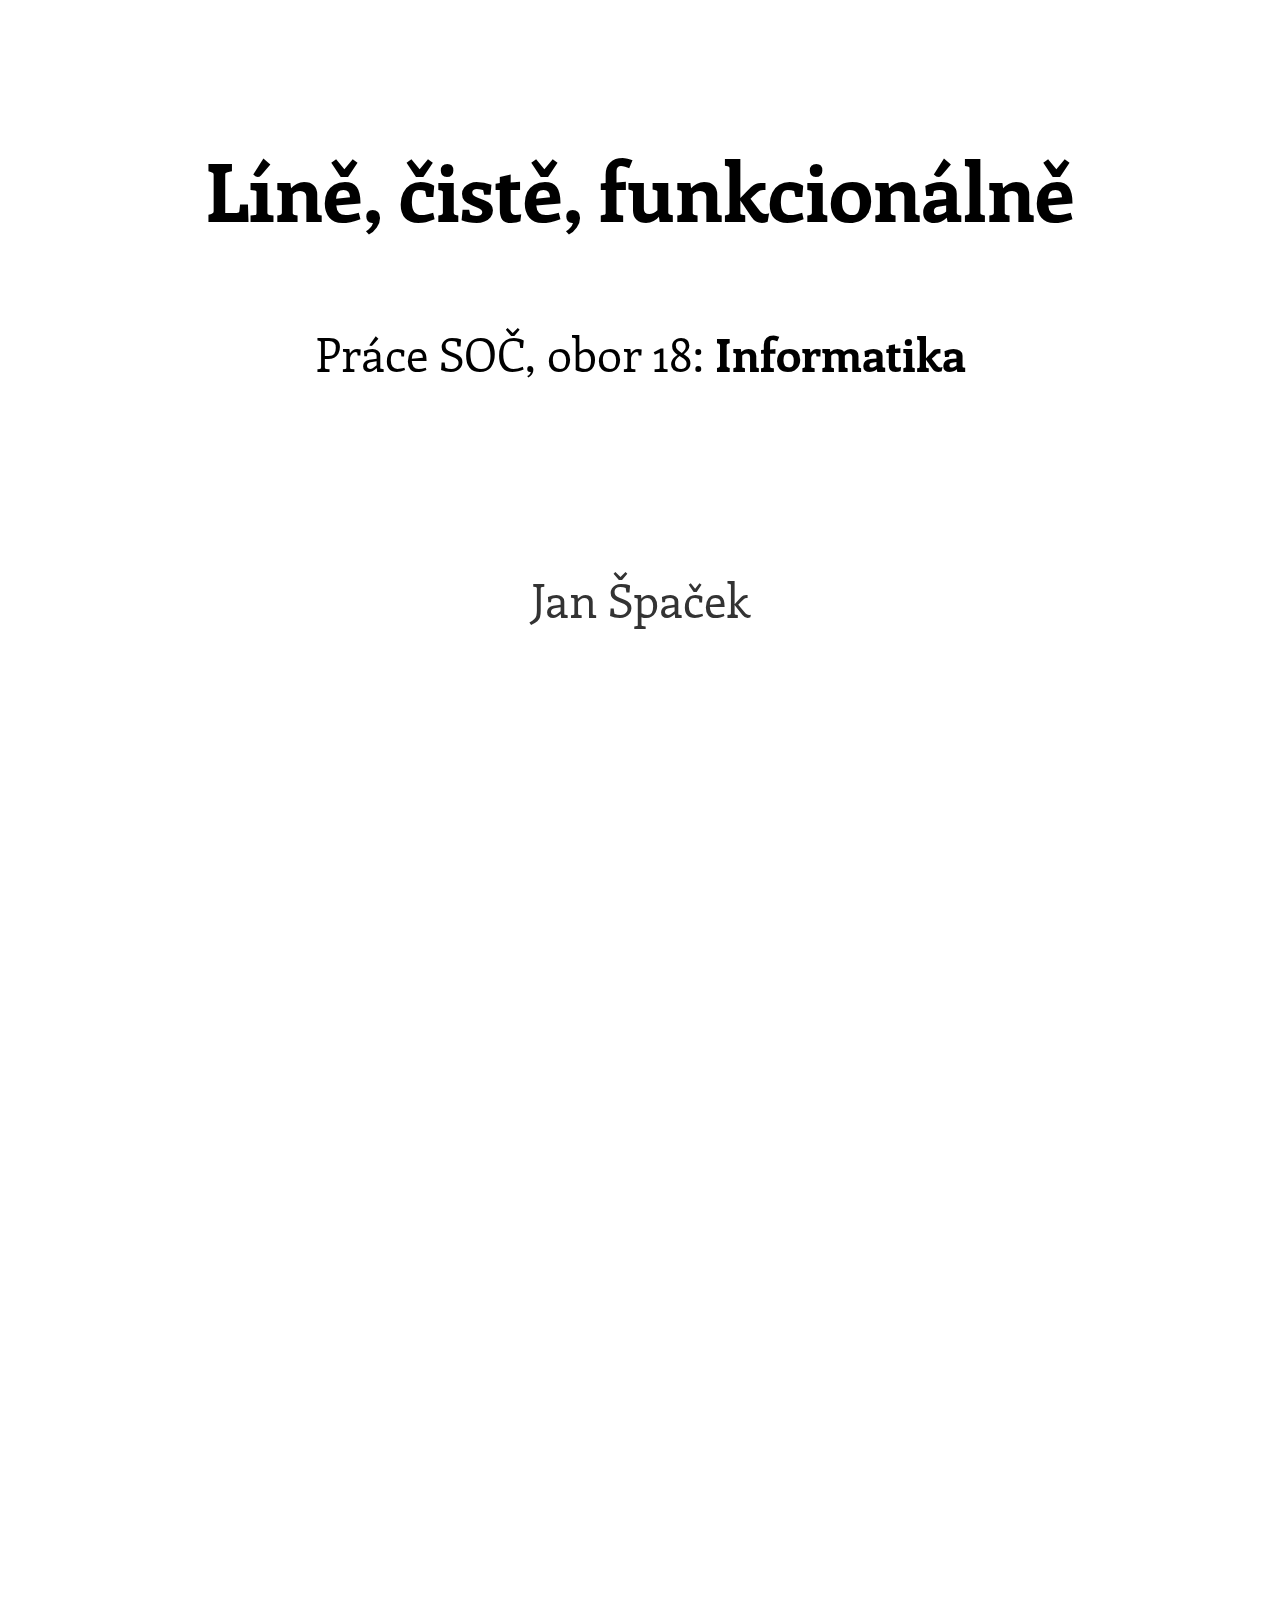
==== pres/index.html @ d4d02baf "Begin the work on the presentation" ====
<!doctype html>
<html lang="cs">
<head>
  <meta charset="utf-8">
  <meta name="viewport" content="width=1000">
  <title>Líně, čistě, funkcionálně</title>
  <link rel="stylesheet" href="pres.css">
  <link href='http://fonts.googleapis.com/css?family=Enriqueta:400,700&subset=latin,latin-ext' rel='stylesheet' type='text/css'>
  <link href='http://fonts.googleapis.com/css?family=Inconsolata:400,700&subset=latin,latin-ext' rel='stylesheet' type='text/css'>
</head>

<body class="impress-not-supported">

<div id="impress">

  <div id="intro" class="step" data-x="-6000" data-y="0">
    <h1>Líně, čistě, funkcionálně</h1>
    <p class="subtitle">Práce SOČ, obor 18: <b>Informatika</b></p>
    <p class="author">Jan Špaček</p>
  </div>

  <div id="old-path">
    <div id="programming-langs" class="step" data-x="-4600" data-y="0">
      <h2>Programovací jazyky</h2>

      <ul class="language-cloud">
        <li style="left:243px; top:182px;">C</li>
        <li style="left:772px; top:204px;">C++</li>
        <li style="left:486px; top:160px;">Java</li>
        <li style="left:342px; top:477px;">Python</li>
        <li style="left:120px; top:389px;">Fortran</li>
        <li style="left:662px; top:314px;">CoffeeScript</li>
        <li style="left:228px; top:330px;">JavaScript</li>
        <li style="left:417px; top:395px;">Perl</li>
        <li style="left:628px; top:440px;">Scala</li>
        <li style="left:562px; top:78px;" >Ruby</li>
        <li style="left:645px; top:123px;">C#</li>
        <li style="left:826px; top:380px;">Pascal</li>
        <li style="left:97px;  top:269px;">Befunge</li>
        <li style="left:183px; top:95px;" >PHP</li>
      </ul>
    </div>

    <div id="imperative-banner" class="step" data-x="-4600" data-y="0" data-z="100px">
      <p><b>Imperativní</b></p>
    </div>

    <div id="imperative-algorithms" class="step" data-x="-3400" data-y="0">
      <h2>Imperativní jazyky</h2>
      <p> <b>Výpočty</b> se provádí <b>vykonáváním</b> operací, které <b>mění
        stav</b> programu (uložený v&nbsp;paměti).</p>

      <p><b>Algoritmy</b> jsou sekvence kroků.</p>
    </div>

    <div id="imperative-algorithms-euclid" class="step example" data-x="-3400" data-y="700">
      <h3>Euklidův algoritmus</h3>

      <p>Určení největšího společného dělitele dvou čísel &mdash; menší číslo
      odečítáme od většího dokud se nedostaneme k&nbsp;nule.</p>

      <div class="compare-two">
        <div class="left">
          <p>Nestrukturovaný jazyk<p>

          <pre><code>10 INPUT A,B
20 IF B=0 THEN GOTO 80
30 IF A&gt;B THEN GOTO 60
40 LET B=B-A
50 GOTO 20
60 LET A=A-B
70 GOTO 20
80 OUTPUT A
90 END</code></pre>
        </div>

        <div class="right">
          <p>Strukturovaný jazyk (C)</p>
          <pre><code>int gcd(int a, int b)
{
  while(b != 0) {
    if(a &gt; b) {
      a = a - b;
    } else {
      b = b - a;
    }
  }
  return a;
}</code></pre>
        </div>

        <div class="clear">.</div>
      </div>
    </div>

    <div id="imperative-alts" class="step" data-x="-2000" data-y="0">
      <h2>Alternativy</h2>

      <p>Imperativní přístup k&nbsp;programování je dnes dominantní, není ale
      jediný.</p>
    </div>

  </div>

  <div id="haskell-root" class="step" data-x="0" data-y="0" data-scale="2">
    <h2>Haskell</h2>

    <ul class="the-three">
      <li class="functional">Funkcionální</li>
      <li class="lazy">Líný</li>
      <li class="typing">Silný typový systém</li>
    </ul>
  </div>

  <div id="functional">
    <div id="fun-eval" class="step" data-x="-1600" data-y="1200" data-rotate="26.56">
      <p><b>Výpočty</b> se provádí <b>vyhodnocováním výrazů.</b></p>
    </div>

    <div id="fun-algorithms" class="step" data-x="-1700" data-y="1400" data-rotate="26.56">
      <p><b>Algoritmy</b> jsou vyjádřeny pomocí <b>funkcí</b>.</p>
    </div>

    <div id="fun-examples" class="example step" data-x="-1800" data-y="1600" data-rotate="26.56">
      <p>Funkce, která zdvojnásobí argument:</p>
      <pre><code>double x = x + x</code></pre>

      <p>Řešení kvadratické rovnice:<p>
      <pre><code>quadratic a b c
 | d &lt; 0     = []
 | d == 0    = [-b/(2*a)]
 | otherwise = [(-b+sqrt d)/(2*a),(-b-sqrt d)/(2*a)]
 where d = b^2 - 4*a*c</code></pre>
    </div>
    
    <div id="fun-higher-order" class="step" data-x="-1970" data-y="1940" data-rotate="26.56">
      <p>Funkce jsou <b>hodnoty</b>, lze je tedy předávat jiným funkcím nebo vracet jako výsledek:
      <b>funkce vyššího řádu</b>.</p>

      <div class="example">
        <pre class="repl"
          ><code class="read"
            >map double [2,3,-4,1]</code> = <code class="print">[4,6,-8,2]</code
          ><br><code class="read"
            >filter odd [0,4,1,6,3]</code> = <code class="print">[1,3]</code
          ></code></pre>
      </div>
    </div>

    <div id="fun-compose" class="step example" data-x="-2100" data-y="2200" data-rotate="26.56">
      <p><b>Skládání</b> funkcí</p>

      <pre><code>(f . g) x = f (g x)</code></pre>
      <pre class="repl"
        ><code class="read"
          >map (negate . abs) [5,0,-3,2]</code> = <code class="print">[-5,0,-3,-2]</code></code></pre>
    </div>

    <div id="fun-lists" class="step" data-x="-2200" data-y="2400" data-rotate="26.56">
      <p>Mezi nejčastěji používané datové typy patří <b>seznamy</b></p>

      <pre><code>[1,2,3] = 1:2:3:[] = 1:(2:(3:[]))
['Ž', 'e', 'l', 'v', 'a'] = "Želva"

[1..5] = [1,2,3,4,5]
[3,5..11] = [3,5,7,9,11]</code></pre>
    </div>

    <div id="fun-lists-patterns" class="step" data-x="-2350" data-y="2700" data-rotate="26.56">
      <pre><code>map f [] = []
map f (x:xs) = f x : map f xs

map double [<code class="c1">1</code>,<code class="c2">2</code>,<code class="c3">3</code>] =
  map double (<code class="c1">1</code>:(<code class="c2">2</code>:(<code class="c3">3</code>:[]))) =
  <code class="c1">double 1</code> : map double (<code class="c2">2</code>:(<code class="c3">3</code>:[])) =
  <code class="c1">double 1</code> : <code class="c2">double 2</code> : map double (<code class="c3">3</code>:[]) =
  <code class="c1">double 1</code> : <code class="c2">double 2</code> : <code class="c3">double 3</code> : map double [] =
  <code class="c1">double 1</code> : <code class="c2">double 2</code> : <code class="c3">double 3</code> : [] =
  <code class="c1">2</code> : <code class="c2">4</code> : <code class="c3">6</code> : [] =
  [<code class="c1">2</code>,<code class="c2">4</code>,<code class="c3">6</code>]</code></pre>
    </div>

    <div id="fun-curry" class="step" data-x="-2600" data-y="3200" data-rotate="26.56">
      <p>Každá funkce má právě <b>jeden argument</b> &mdash; funkce s&nbsp;více
      argumenty jsou <b>curryfikované</b>.</p>

      <pre><code>max 5 4 = 5

max :: Int -&gt; Int -&gt; Int
max 5 :: Int -&gt; Int
max 5 4 :: Int</code></pre>
    </div>

    <div id="fun-curry-example" class="step" data-x="-2770" data-y="3540" data-rotate="26.56">
      <p>Funkce tedy můžeme <b>částečně aplikovat</b> &mdash; zavolat je
      s&nbsp;menším množstvím argumentů a získat tak novou funkci.</p>

      <pre class="repl"
        ><code><code class="read"
        >map (max 5) [-2,8,-6,3,7]</code> = <code class="print">[5,8,5,5,7]</code><br
        ><code class="read"
        >map (max 5 . abs) [-2,8,-6,3,7]</code> = <code class="print">[5,8,6,5,7]</code></code
        ></pre>
    </div>

    <div id="fun-operators" class="step" data-x="-2900" data-y="3800" data-rotate="26.56">
      <p><b>Operátory</b> jsou funkce:</p>

      <pre class="repl"><code
        ><code class="read"
          >5 + 4</code> = <code class="print">9</code><br
        ><code class="read"
          >(+) 5 4</code> = <code class="print">9</code><br
        ><code class="read"
          >map ((+) 3) [1,0,2]</code> = <code class="print">[4,3,5]</code><br
        ></code></pre>

      <pre class="repl"><code
        ><code class="read"
          >(* 2) 3</code> = <code class="print">6</code><br
        ><code class="read"
          >(12 /) 3</code> = <code class="print">4</code><br
        ><code class="read"
          >map (/ 3) [3,12,6]</code> = <code class="print">[1,4,2]</code><br
        ><code class="read"
          >filter ((&lt; 40) . (^2)) [2,5,7,3,9]</code> = <code class="print">[2,5,3]</code><br
        ></code></pre>
    </div>
  </div>

  <div id="lazy">
    <div id="lazy-intro" class="step" data-x="0" data-y="1200">
      <h2>Líné vyhodnocování</h2>
      <p>Hodnoty výrazů se zjišťují <b>až když jsou zapotřebí</b>.</p>
    </div>

    <div id="lazy-order" class="step" data-x="0" data-y="1400">
      <p>O&nbsp;pořadí vyhodnocování se tedy stará jazyk, nikoli programátor.</p>
    </div>

    <div id="lazy-list-example" class="step" data-x="0" data-y="1600">
      <p>Je snadné používat nekonečné struktury:</p>

      <pre class="repl"><code
        ><code class="read">take 6 [1,3..]</code> = <code class="print">[1,3,5,7,9,11]</code
      ></code></pre>

      <pre class="repl"><code
        ><code class="read">takeWhile (&lt; 100) (map (^2) [1..])</code> = <code class="print"
          >[1,4,9,16,25,36,49,64,81]</code
      ></code></pre>
    </div>

    <div id="lazy-fibs" class="step example" data-x="-500" data-y="1900">
      <p><b>Fibonacciho posloupnost:</b></p>

      <p>1, 1, 2, 3, 5, 8, 13, 21, 34, 55, 89, 144 ...</p>

      <p><i>f<sub>n</sub></i> = <i>f<sub>n-1</sub></i> + <i>f<sub>n-2</sub></i></p>
    </div>

    <div id="lazy-fibs-hs" class="step example" data-x="-500" data-y="2100">
      <p>Funkce <code>zipWith</code> a <code>tail</code> ze standardní knihovny:</p>

      <pre class="repl"><code
        ><code class="read">zipWith (*) [<code class="c1"
          >2</code>,<code class="c2">3</code>,<code class="c3">4</code
          >] [<code class="c1">-1</code>,<code class="c2">2</code>,<code class="c3">0</code
          >]</code> = <code class="print"
          >[<code class="c1">-2</code>,<code class="c2">6</code>,<code class="c3">0</code>]</code><br
        ><code class="read">tail [1,2,3,4]</code> = <code class="print"
          >[2,3,4]</code
        ></code></pre>

      <p>Fibonacciho posloupnost jako seznam:</p>

      <pre class="huge def"><code>fibs = 1:1:zipWith (+) fibs (tail fibs)</code></pre>
      <pre class="repl taken"><code><code class="read"
        >fibs</code> = <code class="print">[1,1,2,3,5,8,13,...</code
        ></code></pre>
    </div>

    <div id="lazy-fibs-live" class="step example" data-x="-500" data-y="2520">
      <div id="fibs-live">
        <div class="fibs-var">
          <code class="var-name">fibs = </code> <div class="list"><code></code></div>
        </div>

        <div class="zip-with">
          <code>zipWith (+)</code>
        </div>

        <div class="zip-top"><code></code></div>
        <div class="zip-bottom"><code></code></div>

        <div class="controls">
          <div title="Krok zpět" class="back">&lt;</div>
          <div title="Krok vpřed" class="forward">&gt;</div>
        </div>
      </div>
    </div>

    <div id="lazy-primes" class="step example" data-x="500" data-y="2100" data-rotate="-90">
      <p><b>Prvočísla</b></p>

      <p>Číslo <code>x</code> je prvočíslo právě tehdy, pokud pro všechna
      prvočísla <code>p</code>, <code>p<sup>2</sup>&nbsp;&le;&nbsp;x</code>, je
      zbytek po dělení <code>x&nbsp;/&nbsp;p</code> nenulový.</p>

      <pre class="huge"><code>primes = 2:filter isPrime [3,5..]
isPrime x = all ((/= 0) . (mod x)) ps
  where ps = takeWhile ((&lt; x) . (^2)) primes
</code></pre>
    </div>
  </div>

  <div id="strong-typing">
    <div id="typing-intro" class="step" data-x="1600" data-y="1200" data-rotate="-26.56">
      <h2>Silný typový systém</h2>

      <p>Haskell je <b>staticky typovaný</b>, většinu typů ale <b>odvozuje</b>.</p>
    </div>

    <div id="typing-imperative" class="step" data-x="1800" data-y="1600" data-rotate="-26.56">
      <p>Typování v&nbsp;<b>imperativních</b> jazycích je obvykle statické nebo
      dynamické.</p>
    </div>

    <div id="typing-cpp" class="step example" data-x="1900" data-y="1800" data-rotate="-26.56">
      <h3>Staticky typovaný jazyk (C++)</h3>

      <p>Programátor u všech proměnných a funkcí uvádí typy.</p>

      <pre><code><span class="type">std::vector&lt;int&gt;</span> selectLarger(<span class="type">std::vector&lt;int&gt;&amp;</span> xs, <span class="type">int</span> limit)
{
  <span class="type">std::vector&lt;int&gt;::const_iterator</span> end = xs.end();
  <span class="type">std::vector&lt;int&gt;</span> result;

  for(<span class="type">std::vector&lt;int&gt;::const_iterator</span> it = result.begin();
    it != end; ++it) {
      if(*it &gt; limit) {
        result.push_back(*it);
      }
  }

  return result;
}</code></pre>
    </div>

    <div id="typing-cpp-highlight" class="step" data-x="1900" data-y="1800" data-rotate="-26.56">
    </div>
  </div>

  <div id="overview" class="step" data-x="0" data-y="2000" data-scale="10">

  </div>
</div>

<script src="impress.js"></script>
<script>impress().init();</script>

<script src="jquery.js"></script>
<script src="fibs-live.js"></script>

</body>
</html>
---- pres/pres.css ----
/* http://meyerweb.com/eric/tools/css/reset/ 
   v2.0 | 20110126
   License: none (public domain)
*/
html,
body,
div,
span,
applet,
object,
iframe,
h1,
h2,
h3,
h4,
h5,
h6,
p,
blockquote,
pre,
a,
abbr,
acronym,
address,
big,
cite,
code,
del,
dfn,
em,
img,
ins,
kbd,
q,
s,
samp,
small,
strike,
strong,
sub,
sup,
tt,
var,
b,
u,
i,
center,
dl,
dt,
dd,
ol,
ul,
li,
fieldset,
form,
label,
legend,
table,
caption,
tbody,
tfoot,
thead,
tr,
th,
td,
article,
aside,
canvas,
details,
embed,
figure,
figcaption,
footer,
header,
hgroup,
menu,
nav,
output,
ruby,
section,
summary,
time,
mark,
audio,
video {
  margin: 0;
  padding: 0;
  border: 0;
  font-size: 100%;
  font: inherit;
  vertical-align: baseline;
}
/* HTML5 display-role reset for older browsers */
article,
aside,
details,
figcaption,
figure,
footer,
header,
hgroup,
menu,
nav,
section {
  display: block;
}
body {
  line-height: 1;
}
ol,
ul {
  list-style: none;
}
blockquote,
q {
  quotes: none;
}
blockquote:before,
blockquote:after,
q:before,
q:after {
  content: '';
  content: none;
}
table {
  border-collapse: collapse;
  border-spacing: 0;
}
body {
  font-family: 'Enriqueta', serif;
  background-color: #fff;
  -webkit-transition: background-color 1s;
  -moz-transition: background-color 1s;
  -ms-transition: background-color 1s;
  -o-transition: background-color 1s;
  transition: background-color 1s;
}
b,
strong {
  font-weight: bold;
}
i,
em {
  font-style: italic;
}
sup {
  vertical-align: super;
  font-size: smaller;
}
sub {
  vertical-align: sub;
  font-size: smaller;
}
#old-path .step {
  width: 960px;
  min-height: 560px;
}
.step p {
  margin: 20px;
  font-size: 46px;
}
.step.example p,
.step .example p {
  font-size: 30px;
}
.step h1,
.step h2,
.step h3,
.step h4 {
  font-weight: bold;
  text-align: center;
}
.step h2 {
  font-size: 60px;
  margin-top: 10px;
}
.step h3 {
  font-size: 40px;
  margin-top: 30px;
}
#intro {
  height: 600px;
  width: 960px;
  text-align: center;
}
#intro h1 {
  font-size: 80px;
  font-weight: bold;
}
#intro .subtitle {
  margin-top: 100px;
}
#intro .author {
  margin-top: 200px;
  color: #333;
}
#programming-langs .language-cloud {
  position: relative;
  margin-top: 20px;
}
#programming-langs .language-cloud li {
  position: absolute;
  font-size: 36px;
}
#old-path #imperative-banner {
  opacity: 0;
  width: 350px;
  min-height: 100px;
  background-color: #eee;
  box-shadow: 0px 0px 200px #000;
  -webkit-transition: opacity 1s;
  -moz-transition: opacity 1s;
  -ms-transition: opacity 1s;
  -o-transition: opacity 1s;
  transition: opacity 1s;
}
#old-path #imperative-banner.active {
  opacity: 1;
}
#old-path #imperative-banner p {
  text-align: center;
  margin-top: 30px;
  line-height: 40px;
  font-size: 50px;
  height: 60px;
}
.compare-two {
  margin: 20px auto;
  width: 900px;
}
.compare-two .left,
.compare-two .right {
  float: left;
  width: 445px;
  margin: 2px;
}
body.impress-on-haskell-root {
  background-color: #aaa;
}
#haskell-root {
  width: 960px;
}
#haskell-root h2 {
  font-size: 200px;
  color: #000;
}
#haskell-root .the-three {
  margin-top: 100px;
}
#haskell-root li {
  display: block;
  height: 100px;
  text-align: center;
  font-size: 60px;
  font-weight: bold;
  -webkit-transition: opacity 2s;
  -moz-transition: opacity 2s;
  -ms-transition: opacity 2s;
  -o-transition: opacity 2s;
  transition: opacity 2s;
  opacity: 1.0;
}
#haskell-root li.functional {
  -webkit-transition-delay: 1s;
  -moz-transition-delay: 1s;
  -ms-transition-delay: 1s;
  -o-transition-delay: 1s;
  transition-delay: 1s;
  color: #163352;
}
#haskell-root li.lazy {
  -webkit-transition-delay: 2s;
  -moz-transition-delay: 2s;
  -ms-transition-delay: 2s;
  -o-transition-delay: 2s;
  transition-delay: 2s;
  color: #7E731F;
}
#haskell-root li.typing {
  -webkit-transition-delay: 3s;
  -moz-transition-delay: 3s;
  -ms-transition-delay: 3s;
  -o-transition-delay: 3s;
  transition-delay: 3s;
  color: #791E26;
}
#haskell-root.future li {
  opacity: 0;
}
#functional .step,
#lazy .step,
#strong-typing .step {
  width: 960px;
  height: 500px;
  color: #555;
  -webkit-transition: color 0.5s;
  -moz-transition: color 0.5s;
  -ms-transition: color 0.5s;
  -o-transition: color 0.5s;
  transition: color 0.5s;
}
#functional .step.active {
  color: #163352;
}
#lazy .step.active {
  color: #7E731F;
}
#strong-typing .step.active {
  color: #791E26;
}
#lazy-fibs-hs .def {
  position: relative;
  top: 0px;
  -webkit-transition: top 1s;
  -moz-transition: top 1s;
  -ms-transition: top 1s;
  -o-transition: top 1s;
  transition: top 1s;
}
#lazy-fibs-hs .taken {
  opacity: 1;
  -webkit-transition: opacity 1s;
  -moz-transition: opacity 1s;
  -ms-transition: opacity 1s;
  -o-transition: opacity 1s;
  transition: opacity 1s;
}
body.impress-on-lazy-fibs-live #lazy-fibs-hs .def {
  top: 50px;
}
body.impress-on-lazy-fibs-live #lazy-fibs-hs .taken {
  opacity: 0;
}
#fibs-live {
  margin: 20px;
  font-size: 25px;
  position: relative;
}
#fibs-live .fibs-var .var-name {
  position: absolute;
  top: 0px;
  left: 0px;
  width: 100px;
}
#fibs-live .fibs-var .list {
  position: absolute;
  top: 0px;
  left: 100px;
}
#fibs-live .num,
#fibs-live .bracket,
#fibs-live .ellipsis {
  display: block;
  width: 42px;
  float: left;
  text-align: right;
}
#fibs-live .zip-top,
#fibs-live .zip-bottom {
  position: absolute;
  left: 184px;
}
#fibs-live .zip-top {
  top: 30px;
}
#fibs-live .zip-bottom {
  top: 60px;
}
#fibs-live .zip-with {
  position: absolute;
  top: 40px;
  left: 20px;
}
#fibs-live .zip-bottom .num:nth-last-child(2) {
  font-weight: bold;
}
#fibs-live .zip-top .num:nth-last-child(3) {
  font-weight: bold;
}
#fibs-live.going-forward .zip-bottom .num:nth-last-child(2),
#fibs-live.going-forward .zip-top .num:nth-last-child(2),
#fibs-live.going-forward .list .num:nth-last-child(2) {
  -webkit-animation: fadein-num 1s;
  animation: fadein-num 1s;
}
#fibs-live.going-back {
  /* see also fibs-live.js */

}
#fibs-live.going-back .zip-bottom .num:nth-last-child(2),
#fibs-live.going-back .zip-top .num:nth-last-child(2),
#fibs-live.going-back .list .num:nth-last-child(2) {
  -webkit-animation: fadeout-num 1s;
  animation: fadeout-num 1s;
}
#fibs-live .controls {
  position: absolute;
  top: 90px;
  left: 20px;
}
#fibs-live .controls .back,
#fibs-live .controls .forward {
  width: 60px;
  height: 40px;
  float: left;
  text-align: center;
  line-height: 35px;
  margin: 10px;
  cursor: pointer;
  color: #333;
  border-radius: 4px;
  font-weight: bold;
  background-color: #cec792;
  -webkit-transition: background-color 0.3s;
  -moz-transition: background-color 0.3s;
  -ms-transition: background-color 0.3s;
  -o-transition: background-color 0.3s;
  transition: background-color 0.3s;
}
#fibs-live .controls .back:hover,
#fibs-live .controls .forward:hover {
  background-color: #e5dea5;
}
@-webkit-keyframes fadein-num {
  from {
    opacity: 0;
  }
  to {
    opacity: 1;
  }
}
@-moz-keyframes fadein-num {
  from {
    opacity: 0;
  }
  to {
    opacity: 1;
  }
}
@-ms-keyframes fadein-num {
  from {
    opacity: 0;
  }
  to {
    opacity: 1;
  }
}
@-o-keyframes fadein-num {
  from {
    opacity: 0;
  }
  to {
    opacity: 1;
  }
}
@-webkit-keyframes fadeout-num {
  from {
    opacity: 1;
  }
  to {
    opacity: 0;
  }
}
@-moz-keyframes fadeout-num {
  from {
    opacity: 1;
  }
  to {
    opacity: 0;
  }
}
@-ms-keyframes fadeout-num {
  from {
    opacity: 1;
  }
  to {
    opacity: 0;
  }
}
@-o-keyframes fadeout-num {
  from {
    opacity: 1;
  }
  to {
    opacity: 0;
  }
}
#typing-cpp .type {
  -webkit-transition: color 0.5s;
  -moz-transition: color 0.5s;
  -ms-transition: color 0.5s;
  -o-transition: color 0.5s;
  transition: color 0.5s;
}
body.impress-on-typing-cpp-highlight #typing-cpp {
  color: #777;
}
body.impress-on-typing-cpp-highlight #typing-cpp .type {
  color: #791E26;
}
code {
  font-family: 'Inconsolata', monospace;
}
.c1 {
  color: #62023E;
}
.c2 {
  color: #7E1103;
}
.c3 {
  color: #025E1A;
}
.c4 {
  color: #547602;
}
pre {
  display: block;
  font-size: 28px;
  background-color: #eee;
  margin: 10px;
  padding: 10px;
}
pre.repl .print {
  font-weight: bold;
  opacity: 0.8;
}
pre.huge {
  font-size: 35px;
  margin: 40px 10px;
}
.clear {
  display: block;
  clear: both;
  visibility: hidden;
  width: 0;
  height: 0;
}
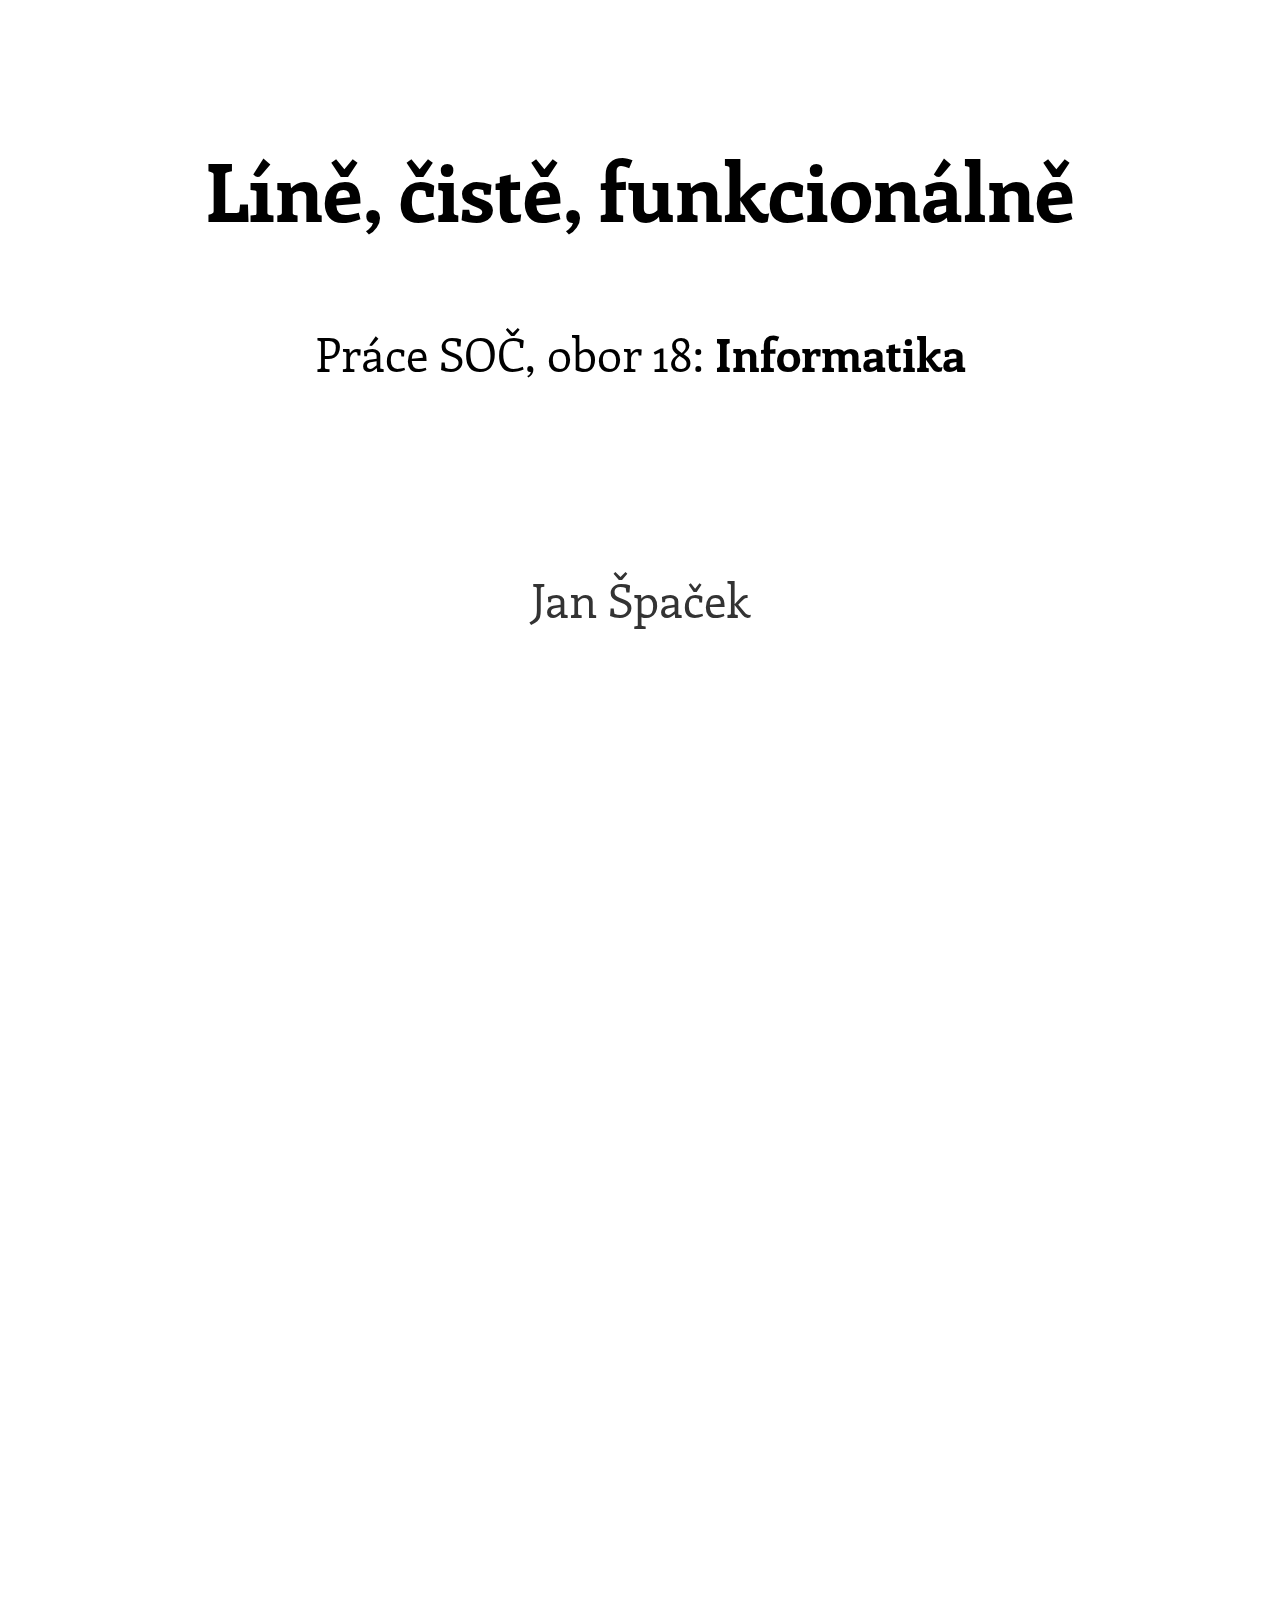
==== commit 760f507a: "Finish the skeleton of the presentation" ====
--- a/pres/index.html
+++ b/pres/index.html
@@ -113,27 +113,32 @@
   </div>
 
   <div id="functional">
-    <div id="fun-eval" class="step" data-x="-1600" data-y="1200" data-rotate="26.56">
+    <div id="fun-eval" class="step" data-x="-1500" data-y="1000" data-rotate="26.56">
       <p><b>Výpočty</b> se provádí <b>vyhodnocováním výrazů.</b></p>
     </div>
 
-    <div id="fun-algorithms" class="step" data-x="-1700" data-y="1400" data-rotate="26.56">
+    <div id="fun-algorithms" class="step" data-x="-1600" data-y="1200" data-rotate="26.56">
       <p><b>Algoritmy</b> jsou vyjádřeny pomocí <b>funkcí</b>.</p>
     </div>
 
     <div id="fun-examples" class="example step" data-x="-1800" data-y="1600" data-rotate="26.56">
       <p>Funkce, která zdvojnásobí argument:</p>
-      <pre><code>double x = x + x</code></pre>
+      <pre class="repl"><code
+        >double x = x + x<br
+        ><code class="read">double 3</code> = <code class="print">6</code></code></pre>
 
       <p>Řešení kvadratické rovnice:<p>
-      <pre><code>quadratic a b c
+      <pre class="repl"><code>quadratic a b c
  | d &lt; 0     = []
  | d == 0    = [-b/(2*a)]
  | otherwise = [(-b+sqrt d)/(2*a),(-b-sqrt d)/(2*a)]
- where d = b^2 - 4*a*c</code></pre>
+ where d = b^2 - 4*a*c
+ 
+ <code class="read">quadratic 2 14 24</code> = <code class="print">[-3.0,-4.0]</code
+ ></code></pre>
     </div>
     
-    <div id="fun-higher-order" class="step" data-x="-1970" data-y="1940" data-rotate="26.56">
+    <div id="fun-higher-order" class="step" data-x="-2050" data-y="2100" data-rotate="26.56">
       <p>Funkce jsou <b>hodnoty</b>, lze je tedy předávat jiným funkcím nebo vracet jako výsledek:
       <b>funkce vyššího řádu</b>.</p>
 
@@ -147,7 +152,7 @@
       </div>
     </div>
 
-    <div id="fun-compose" class="step example" data-x="-2100" data-y="2200" data-rotate="26.56">
+    <div id="fun-compose" class="step example" data-x="-2170" data-y="2340" data-rotate="26.56">
       <p><b>Skládání</b> funkcí</p>
 
       <pre><code>(f . g) x = f (g x)</code></pre>
@@ -156,7 +161,7 @@
           >map (negate . abs) [5,0,-3,2]</code> = <code class="print">[-5,0,-3,-2]</code></code></pre>
     </div>
 
-    <div id="fun-lists" class="step" data-x="-2200" data-y="2400" data-rotate="26.56">
+    <div id="fun-lists" class="step" data-x="-2300" data-y="2600" data-rotate="26.56">
       <p>Mezi nejčastěji používané datové typy patří <b>seznamy</b></p>
 
       <pre><code>[1,2,3] = 1:2:3:[] = 1:(2:(3:[]))
@@ -166,7 +171,7 @@
 [3,5..11] = [3,5,7,9,11]</code></pre>
     </div>
 
-    <div id="fun-lists-patterns" class="step" data-x="-2350" data-y="2700" data-rotate="26.56">
+    <div id="fun-lists-patterns" class="step" data-x="-2500" data-y="3000" data-rotate="26.56">
       <pre><code>map f [] = []
 map f (x:xs) = f x : map f xs
 
@@ -180,18 +185,19 @@
   [<code class="c1">2</code>,<code class="c2">4</code>,<code class="c3">6</code>]</code></pre>
     </div>
 
-    <div id="fun-curry" class="step" data-x="-2600" data-y="3200" data-rotate="26.56">
+    <div id="fun-curry" class="step" data-x="-2700" data-y="3400" data-rotate="26.56">
       <p>Každá funkce má právě <b>jeden argument</b> &mdash; funkce s&nbsp;více
       argumenty jsou <b>curryfikované</b>.</p>
 
       <pre><code>max 5 4 = 5
+(max 5) 4 = 5
 
 max :: Int -&gt; Int -&gt; Int
 max 5 :: Int -&gt; Int
 max 5 4 :: Int</code></pre>
     </div>
 
-    <div id="fun-curry-example" class="step" data-x="-2770" data-y="3540" data-rotate="26.56">
+    <div id="fun-curry-example" class="step" data-x="-2900" data-y="3800" data-rotate="26.56">
       <p>Funkce tedy můžeme <b>částečně aplikovat</b> &mdash; zavolat je
       s&nbsp;menším množstvím argumentů a získat tak novou funkci.</p>
 
@@ -203,7 +209,7 @@
         ></pre>
     </div>
 
-    <div id="fun-operators" class="step" data-x="-2900" data-y="3800" data-rotate="26.56">
+    <div id="fun-operators" class="step" data-x="-3100" data-y="4200" data-rotate="26.56">
       <p><b>Operátory</b> jsou funkce:</p>
 
       <pre class="repl"><code
@@ -225,6 +231,38 @@
         ><code class="read"
           >filter ((&lt; 40) . (^2)) [2,5,7,3,9]</code> = <code class="print">[2,5,3]</code><br
         ></code></pre>
+    </div>
+
+    <div id="fun-immutable" class="step" data-x="-3500" data-y="4900" data-rotate="-63.44">
+      <p>Všechny hodnoty jsou <b>neměnné</b>.</p>
+
+      <p>Výsledek funkce závisí <b>pouze</b> na jejích argumentech.</b>
+
+      <p>Jediný efekt, který funkce má, je získání výsledku.</p>
+    </div>
+
+    <div id="fun-ref-trans" class="step" data-x="-2900" data-y="5200" data-rotate="-63.44">
+      <h2>Referenční transparentnost</h2>
+
+      <p>Zavoláme-li stejnou funkci dvakrát se stejným argumentem, dostaneme
+      <b>stejný výsledek</b>.</p>
+
+      <p>Nezávisí na pořadí vyhodnocování.</p>
+    </div>
+
+    <div id="fun-ref-trans-example" class="step example" data-x="-2500" data-y="5400" data-rotate="-63.44">
+      <p>V&nbsp;imperativních jazycích funkce nejsou referenčně transparentní, protože můžou
+      mít <b>vedlejší efekty</b>:</p>
+
+      <pre><code>def double(x)
+  x + x
+end
+
+ary = [1,2,3]
+double ary.pop <b>!=</b> ary.pop + ary.pop</code></pre>
+
+      <p>Pořadí vyhodnocování je <b>zásadní</b>.</p>
+      
     </div>
   </div>
 
@@ -251,7 +289,7 @@
       ></code></pre>
     </div>
 
-    <div id="lazy-fibs" class="step example" data-x="-500" data-y="1900">
+    <div id="lazy-fibs" class="step example" data-x="-700" data-y="1900">
       <p><b>Fibonacciho posloupnost:</b></p>
 
       <p>1, 1, 2, 3, 5, 8, 13, 21, 34, 55, 89, 144 ...</p>
@@ -259,10 +297,18 @@
       <p><i>f<sub>n</sub></i> = <i>f<sub>n-1</sub></i> + <i>f<sub>n-2</sub></i></p>
     </div>
 
-    <div id="lazy-fibs-hs" class="step example" data-x="-500" data-y="2100">
-      <p>Funkce <code>zipWith</code> a <code>tail</code> ze standardní knihovny:</p>
-
-      <pre class="repl"><code
+    <div id="lazy-fibs-hs" class="step example" data-x="-700" data-y="2200">
+      <p>Fibonacciho posloupnost jako seznam:</p>
+
+      <pre class="huge def"><code>fibs = 1:1:zipWith (+) fibs (tail fibs)</code></pre>
+      <pre class="repl"><code><code class="read"
+        >fibs</code> = <code class="print">[1,1,2,3,5,8,13,...</code
+        ></code></pre>
+
+      <p class="funs">Funkce <code>zipWith</code> a <code>tail</code> ze
+      standardní knihovny:</p>
+
+      <pre class="repl funs"><code
         ><code class="read">zipWith (*) [<code class="c1"
           >2</code>,<code class="c2">3</code>,<code class="c3">4</code
           >] [<code class="c1">-1</code>,<code class="c2">2</code>,<code class="c3">0</code
@@ -272,15 +318,9 @@
           >[2,3,4]</code
         ></code></pre>
 
-      <p>Fibonacciho posloupnost jako seznam:</p>
-
-      <pre class="huge def"><code>fibs = 1:1:zipWith (+) fibs (tail fibs)</code></pre>
-      <pre class="repl taken"><code><code class="read"
-        >fibs</code> = <code class="print">[1,1,2,3,5,8,13,...</code
-        ></code></pre>
-    </div>
-
-    <div id="lazy-fibs-live" class="step example" data-x="-500" data-y="2520">
+    </div>
+
+    <div id="lazy-fibs-live" class="step example" data-x="-700" data-y="2500">
       <div id="fibs-live">
         <div class="fibs-var">
           <code class="var-name">fibs = </code> <div class="list"><code></code></div>
@@ -300,7 +340,7 @@
       </div>
     </div>
 
-    <div id="lazy-primes" class="step example" data-x="500" data-y="2100" data-rotate="-90">
+    <div id="lazy-primes" class="step example" data-x="300" data-y="2100" data-rotate="0">
       <p><b>Prvočísla</b></p>
 
       <p>Číslo <code>x</code> je prvočíslo právě tehdy, pokud pro všechna
@@ -309,8 +349,12 @@
 
       <pre class="huge"><code>primes = 2:filter isPrime [3,5..]
 isPrime x = all ((/= 0) . (mod x)) ps
-  where ps = takeWhile ((&lt; x) . (^2)) primes
-</code></pre>
+  where ps = takeWhile ((&lt; x) . (^2)) primes</code></pre>
+
+      <pre class="repl"><code
+        ><code class="read">primes</code> = <code class="print"
+        >[2,3,5,7,9,11,13,17,19,23,25,29,31,37...</code
+        ></code></pre>
     </div>
   </div>
 
@@ -321,12 +365,12 @@
       <p>Haskell je <b>staticky typovaný</b>, většinu typů ale <b>odvozuje</b>.</p>
     </div>
 
-    <div id="typing-imperative" class="step" data-x="1800" data-y="1600" data-rotate="-26.56">
+    <div id="typing-imperative" class="step" data-x="1700" data-y="1400" data-rotate="-26.56">
       <p>Typování v&nbsp;<b>imperativních</b> jazycích je obvykle statické nebo
       dynamické.</p>
     </div>
 
-    <div id="typing-cpp" class="step example" data-x="1900" data-y="1800" data-rotate="-26.56">
+    <div id="typing-cpp" class="step example" data-x="1500" data-y="2000" data-rotate="-26.56">
       <h3>Staticky typovaný jazyk (C++)</h3>
 
       <p>Programátor u všech proměnných a funkcí uvádí typy.</p>
@@ -347,12 +391,265 @@
 }</code></pre>
     </div>
 
-    <div id="typing-cpp-highlight" class="step" data-x="1900" data-y="1800" data-rotate="-26.56">
-    </div>
-  </div>
-
-  <div id="overview" class="step" data-x="0" data-y="2000" data-scale="10">
-
+    <div id="typing-cpp-highlight" class="step" data-x="1500" data-y="2000" data-rotate="-26.56">
+    </div>
+
+    <div id="typing-cpp-overview" class="step" data-x="1800" data-y="2600" data-rotate="-26.56">
+      <ul class="pros-cons">
+        <li class="pros"><span class="mark">+</span> Kompilátor odhalí velkou část chyb při překladu</li>
+        <li class="cons"><span class="mark">-</span> Programátor musí psát všechny typy</li>
+        <li class="cons"><span class="mark">-</span> Polymorfismus je netriviální (šablony, ...)</li>
+      </ul>
+    </div>
+
+    <div id="typing-ruby" class="step example" data-x="2500" data-y="1500" data-rotate="-26.56">
+      <h3>Dynamicky typovaný jazyk (Ruby)</h3>
+
+      <p>Typy (třídy) jsou přiřazeny hodnotám, nikoli proměnným.</p>
+
+      <pre><code>def select_larger(ary, limit)
+  result = []
+  ary.<span class="duck">each</span> do |elem|
+    if elem <span class="duck">&gt;</span> limit
+      result.push elem
+    end
+  end
+  return result
+end</code></pre>
+    </div>
+
+    <div id="typing-ruby-highlight" class="step example" data-x="2500" data-y="1500" data-rotate="-26.56">
+      <p>Tato metoda bude fungovat pro všechny hodnoty (objekty), které
+      poskytují požadované metody.</p>
+    </div>
+
+    <div id="typing-ruby-overview" class="step example" data-x="2800" data-y="2100" data-rotate="-26.56">
+      <ul class="pros-cons">
+        <li class="pros"><span class="mark">+</span> Polymorfismus (kachní typování)</li>
+        <li class="pros"><span class="mark">+</span> Není třeba deklarovat typy</li>
+        <li class="cons"><span class="mark">-</span> Typové chyby se projeví až za běhu</li>
+      </ul>
+    </div>
+
+    <div id="typing-haskell-static" class="step" data-x="2400" data-y="2800" data-rotate="-26.56">
+      <p><b>Haskell</b> je <b>staticky typovaný</b> &mdash; typy se kontrolují
+      <b>při překladu</b>.</p>
+
+      <ul class="pros-cons">
+        <li class="pros"><span class="mark">+</span> Typové chyby se odhalí včas</li>
+        <li class="pros"><span class="mark">+</span> Kompilátor může optimalizovat</li>
+        <li class="pros"><span class="mark">+</span> Typy slouží jako dokumentace</li>
+      </ul>
+    </div>
+
+    <div id="typing-haskell-infer" class="step" data-x="2600" data-y="3200" data-rotate="-26.56">
+      <p>Naprostou většinu typů ale <b>odvodí</b></p>
+
+      <ul class="pros-cons">
+        <li class="pros"><span class="mark">+</span> Programátor zapisuje jen důležité typy</li>
+        <li class="pros"><span class="mark">+</span> Odvozené typy jsou
+        vždy &bdquo;nejlepší&ldquo; (nejobecnější)</li>
+        <li class="pros"><span class="mark">+</span> Typový systém má za
+        sebou <b>propracovanou teorii</b></li>
+      </ul>
+    </div>
+
+    <div id="typing-signatures" class="step example" data-x="2800" data-y="3600" data-rotate="-26.56">
+      <pre><code>map :: (a -&gt; b) -&gt; [a] -&gt; [b]</code></pre>
+      <pre><code>filter :: (a -&gt; Bool) -&gt; [a] -&gt; [a]</code></pre>
+      <pre><code>zipWith :: (a -&gt; b -&gt; c) -&gt; [a] -&gt; [b] -&gt; [c]</code></pre>
+      <pre><code>(.) :: (b -&gt; c) -&gt; (a -&gt; b) -&gt; (a -&gt; c)</code></pre>
+      <pre><code>max :: Ord a =&gt; a -&gt; a -&gt; a</code></pre>
+      <pre><code>(+) :: Num a =&gt; a -&gt; a -&gt; a</code></pre>
+    </div>
+
+    <div id="typing-examples" class="step" data-x="3000" data-y="4000" data-rotate="-26.56">
+
+      <pre class="repl"><code
+        >max :: Ord a =&gt; a -&gt; a -&gt; a<br
+        ><code class="read">max 4.53 1.09</code> = <code class="print">4.53</code><br
+        ><code class="read">max 'e' 'x'</code> = <code class="print">'x'</code><br
+        ><code class="read">max "nekalý" "nekalost"</code> = <code class="print">"nekalý"</code
+        ></code></pre>
+
+      <pre class="repl"><code
+        >filter :: (a -&gt; Bool) -&gt; [a] -&gt; [a]<br
+        >isUpper :: Char -&gt; Bool<br
+        >even :: Integral a =&gt; a -&gt; Bool<br
+        ><br
+        ><code class="read">filter isUpper "Středoškolská Odborná Činnost"</code
+          > = <code class="print">"SOČ"</code><br
+          ><code class="read">filter even [2,3,5,10,4,-3]</code
+          > = <code class="print">[2,10,4]</code
+        ></code></pre>
+
+      <pre class="repl"><code
+        ><code class="read"><del>'a' + 3</del></code><br
+        ><code class="read"><del>max "šalba" 42</del></code><br
+        ><code class="read"><del>filter odd [1.3,2.45,-0.3]</del></code
+      ></code></pre>
+    </div>
+
+    <div id="typing-safe" class="step" data-x="3300" data-y="4600" data-rotate="-26.56">
+      <p>Typový systém zaručuje <b>typovou bezpečnost</b> programu.</p>
+      
+      <p>Žádné <code>Segmentation fault</code>,
+      <code>NullPointerException</code> ani <code>NoMethodError</code>.</p>
+
+      <p>Přeložený program obvykle funguje <b>napoprvé</b>.</p>
+    </div>
+
+  </div>
+
+  <div id="summary">
+    <div id="sum-root" class="step" data-x="0" data-y="0" data-scale="3">
+    </div>
+
+    <div id="sum-functional" class="step" data-x="0" data-y="-2000" data-rotate="0">
+      <h2>Funkcionální jazyk</h2>
+
+      <ul class="pros-cons">
+        <li class="pros"><span class="mark">+</span> Elegantní vyjádření algoritmů</li>
+        <li class="pros"><span class="mark">+</span> Znovupoužitelnost kódu</li>
+        <li class="pros"><span class="mark">+</span> Dokazování správnosti funkcí</li>
+      </ul>
+    </div>
+
+    <div id="sum-lazy" class="step" data-x="-520" data-y="-2900" data-rotate="120">
+      <h2>Líné vyhodnocování</h2>
+
+      <ul class="pros-cons">
+        <li class="pros"><span class="mark">+</span> O pořadí výpočtů se stará jazyk</li>
+        <li class="pros"><span class="mark">+</span> Snadná práce s&nbsp;nekonečnými daty</li>
+        <li class="pros"><span class="mark">+</span> Zvýšená modularita</li>
+      </ul>
+    </div>
+
+    <div id="sum-typing" class="step" data-x="520" data-y="-2900" data-rotate="240">
+      <h2>Typový systém</h2>
+
+      <ul class="pros-cons">
+        <li class="pros"><span class="mark">+</span> Nejsilnější typový systém</li>
+        <li class="pros"><span class="mark">+</span> Absolutní typová bezpečnost</li>
+        <li class="pros"><span class="mark">+</span> Polymorfismus</li>
+      </ul>
+    </div>
+
+    <div id="sum-root-again" class="step" data-x="0" data-y="0" data-scale="4">
+    </div>
+  </div>
+
+  <div id="paper">
+    <div id="paper-back" class="step" data-x="2000" data-y="0">
+      <h2>Líně, čistě, funkcionálně</h2>
+      <h3 class="subtitle">Užití funkcionálního programovacího jazyka Haskell
+        k&nbsp;řešení úloh Ústředních kol ČR Soutěže v&nbsp;programování</h3>
+    </div>
+
+    <div id="paper-tasks" class="step" data-x="3200" data-y="0">
+      <h2>Řešené úlohy</h2>
+
+      <ol>
+        <li><b>Krunimír</b> &mdash; želví grafika</li>
+        <li><b>Bílá paní</b> &mdash; hledání cesty v&nbsp;bludišti</li>
+      </ol>
+    </div>
+
+    <div id="paper-krunimir" class="step" data-x="4400" data-y="0">
+      <h2>Krunimír</h2>
+
+      <p>Želva se pohybuje po písku podle uživatelem dodaného programu a kreslí 
+      za sebou stopu.</p>
+    </div>
+
+    <div id="paper-krunimir-squares" class="step example" data-x="4400" data-y="500">
+      <pre class="program"><code>define square(side) {
+  pen(1)
+  repeat(4) {
+    forward(side) right(90)
+  }
+  pen(0)
+}
+
+define row() {
+  repeat(4) {
+    square(114) forward(163) 
+  }
+  forward(-652) right(90)
+  forward(163) left(90)
+}
+
+forward(301) left(90)
+forward(301) right(180)
+repeat(4) { row() }</code></pre>
+
+      <div class="image"><img src="squares.svg" width="400" height="400"></div>
+    </div>
+
+    <div id="paper-krunimir-koch" class="step example" data-x="4400" data-y="1200">
+      <pre class="program"><code>define koch(n) {
+  if(n) {
+    koch(n-1)
+    left(60) koch(n-1)
+    right(120) koch(n-1)
+    left(60) koch(n-1)
+  }
+  if(1-n) {
+    forward(2)
+  }
+}
+
+pen(0) forward(-175) 
+left(90) forward(250) 
+pen(1)
+right(120) koch(5)
+right(120) koch(5)
+right(120) koch(5)</code></pre>
+
+      <div class="image"><img src="koch.svg" width="500" height="500"></div>
+    </div>
+
+    <div id="paper-banshee" class="step" data-x="5600" data-y="0">
+      <h2>Bílá paní (Banshee)</h2>
+
+      <p>Hledání nejkratší cesty v&nbsp;bludišti, je potřeba projít co nejméně
+      zdmi a bílá paní se musí vyhnout všem zvědům.</p>
+    </div>
+
+    <div id="paper-banshee-castle" class="step example" data-x="5600" data-y="700">
+      <div id="banshee-castle">
+        <pre><code class="castle"></code></pre>
+
+        <div class="controls">
+          <div title="Krok zpět" class="back">&lt;</div>
+          <div title="Krok vpřed" class="forward">&gt;</div>
+        </div>
+      </div>
+    </div>
+  </div>
+
+  <div id="result">
+    <div id="result-goal" class="step" data-x="0" data-y="3000" data-z="3000">
+      <h2>Cíl práce</h2>
+
+      <p>Cílem práce bylo <b>demonstrovat</b> použití Haskellu na <b>netriviálních
+        úlohách</b> a dokázat, že funkcionální jazyk lze použít i v&nbsp;prostředí, kde se
+        počítá s&nbsp;jazykem imperativním.</p>
+    </div>
+
+    <div id="result-question" class="step" data-x="0" data-y="3500" data-z="3000">
+      <h2>Výsledek</h2>
+
+      <div class="question">?</div>
+    </div>
+  </div>
+
+  <div id="overview" class="step" data-x="0" data-y="4000" data-z="3000" data-scale="10">
+    <div class="contact">
+      <span class="author">Jan Špaček</span>
+      <span class="email"><code>patek.mail@gmail.com</code></span>
+      <span class="school">Wichterlovo gymnázium, Ostrava-Poruba</span>
+    </div>
   </div>
 </div>
 
@@ -361,6 +658,7 @@
 
 <script src="jquery.js"></script>
 <script src="fibs-live.js"></script>
+<script src="banshee-live.js"></script>
 
 </body>
 </html>
--- a/pres/pres.css
+++ b/pres/pres.css
@@ -155,6 +155,9 @@
   width: 960px;
   min-height: 560px;
 }
+.step {
+  cursor: pointer;
+}
 .step p {
   margin: 20px;
   font-size: 46px;
@@ -234,8 +237,20 @@
   width: 445px;
   margin: 2px;
 }
-body.impress-on-haskell-root {
+body.impress-on-haskell-root,
+body.impress-on-fun-immutable,
+body.impress-on-fun-ref-trans {
   background-color: #aaa;
+}
+body.impress-on-haskell-root .step,
+body.impress-on-fun-immutable .step,
+body.impress-on-fun-ref-trans .step {
+  opacity: 0.2;
+}
+body.impress-on-haskell-root .step.active,
+body.impress-on-fun-immutable .step.active,
+body.impress-on-fun-ref-trans .step.active {
+  opacity: 1;
 }
 #haskell-root {
   width: 960px;
@@ -243,6 +258,7 @@
 #haskell-root h2 {
   font-size: 200px;
   color: #000;
+  text-shadow: 0px 0px 20px #fff;
 }
 #haskell-root .the-three {
   margin-top: 100px;
@@ -289,9 +305,9 @@
 }
 #functional .step,
 #lazy .step,
-#strong-typing .step {
+#strong-typing .step,
+#paper .step {
   width: 960px;
-  height: 500px;
   color: #555;
   -webkit-transition: color 0.5s;
   -moz-transition: color 0.5s;
@@ -307,6 +323,9 @@
 }
 #strong-typing .step.active {
   color: #791E26;
+}
+#paper .step.active {
+  color: #333;
 }
 #lazy-fibs-hs .def {
   position: relative;
@@ -317,7 +336,7 @@
   -o-transition: top 1s;
   transition: top 1s;
 }
-#lazy-fibs-hs .taken {
+#lazy-fibs-hs .funs {
   opacity: 1;
   -webkit-transition: opacity 1s;
   -moz-transition: opacity 1s;
@@ -326,9 +345,9 @@
   transition: opacity 1s;
 }
 body.impress-on-lazy-fibs-live #lazy-fibs-hs .def {
-  top: 50px;
-}
-body.impress-on-lazy-fibs-live #lazy-fibs-hs .taken {
+  top: 240px;
+}
+body.impress-on-lazy-fibs-live #lazy-fibs-hs .funs {
   opacity: 0;
 }
 #fibs-live {
@@ -351,7 +370,7 @@
 #fibs-live .bracket,
 #fibs-live .ellipsis {
   display: block;
-  width: 42px;
+  min-width: 42px;
   float: left;
   text-align: right;
 }
@@ -371,10 +390,10 @@
   top: 40px;
   left: 20px;
 }
-#fibs-live .zip-bottom .num:nth-last-child(2) {
-  font-weight: bold;
-}
-#fibs-live .zip-top .num:nth-last-child(3) {
+#fibs-live .zip-bottom .num:nth-last-child(3) {
+  font-weight: bold;
+}
+#fibs-live .zip-top .num:nth-last-child(4) {
   font-weight: bold;
 }
 #fibs-live.going-forward .zip-bottom .num:nth-last-child(2),
@@ -400,9 +419,9 @@
 }
 #fibs-live .controls .back,
 #fibs-live .controls .forward {
+  float: left;
   width: 60px;
   height: 40px;
-  float: left;
   text-align: center;
   line-height: 35px;
   margin: 10px;
@@ -410,12 +429,18 @@
   color: #333;
   border-radius: 4px;
   font-weight: bold;
+  font-size: 22px;
   background-color: #cec792;
   -webkit-transition: background-color 0.3s;
   -moz-transition: background-color 0.3s;
   -ms-transition: background-color 0.3s;
   -o-transition: background-color 0.3s;
   transition: background-color 0.3s;
+  -webkit-user-select: none;
+  -khtml-user-select: none;
+  -moz-user-select: -moz-none;
+  -o-user-select: none;
+  user-select: none;
 }
 #fibs-live .controls .back:hover,
 #fibs-live .controls .forward:hover {
@@ -485,18 +510,142 @@
     opacity: 0;
   }
 }
-#typing-cpp .type {
+body.impress-on-typing-cpp-highlight #typing-cpp {
+  color: #777;
+}
+body.impress-on-typing-cpp-highlight #typing-cpp .type {
+  color: #791E26;
+}
+body.impress-on-typing-ruby-highlight #typing-ruby {
+  color: #777;
+}
+body.impress-on-typing-ruby-highlight #typing-ruby .duck {
+  color: #791E26;
+}
+#typing-ruby-highlight p {
+  position: relative;
+  top: 300px;
+}
+body.impress-on-sum-root #haskell-root .the-three li,
+body.impress-on-sum-root-again #haskell-root .the-three li {
+  opacity: 1;
+}
+#summary .step {
+  width: 700px;
+  color: #555;
   -webkit-transition: color 0.5s;
   -moz-transition: color 0.5s;
   -ms-transition: color 0.5s;
   -o-transition: color 0.5s;
   transition: color 0.5s;
 }
-body.impress-on-typing-cpp-highlight #typing-cpp {
-  color: #777;
-}
-body.impress-on-typing-cpp-highlight #typing-cpp .type {
-  color: #791E26;
+#summary .step.active {
+  color: #111;
+}
+#paper .step {
+  min-height: 600px;
+}
+#paper #paper-back .subtitle {
+  font-size: 30px;
+}
+#paper #paper-tasks ol {
+  margin: 20px;
+  list-style-type: decimal;
+  font-size: 48px;
+}
+#paper #paper-tasks li {
+  margin-left: 60px;
+}
+#paper .example .program {
+  width: 400px;
+}
+#paper .example .image {
+  position: absolute;
+  top: 0;
+  left: 500px;
+}
+#paper #banshee-castle {
+  width: 320px;
+  margin: auto;
+}
+#paper #banshee-castle .back,
+#paper #banshee-castle .forward {
+  float: left;
+  width: 120px;
+  height: 80px;
+  text-align: center;
+  line-height: 70px;
+  margin: 20px;
+  cursor: pointer;
+  color: #333;
+  border-radius: 8px;
+  font-weight: bold;
+  font-size: 44px;
+  background-color: #cec792;
+  -webkit-transition: background-color 0.3s;
+  -moz-transition: background-color 0.3s;
+  -ms-transition: background-color 0.3s;
+  -o-transition: background-color 0.3s;
+  transition: background-color 0.3s;
+  -webkit-user-select: none;
+  -khtml-user-select: none;
+  -moz-user-select: -moz-none;
+  -o-user-select: none;
+  user-select: none;
+}
+#paper #banshee-castle .back:hover,
+#paper #banshee-castle .forward:hover {
+  background-color: #e5dea5;
+}
+#paper #banshee-castle pre {
+  width: 240px;
+  padding: 20px;
+  font-size: 80px;
+  margin: auto;
+}
+#paper #banshee-castle pre code {
+  margin: auto;
+  width: 200px;
+  display: block;
+}
+#result .step {
+  width: 700px;
+  background: rgba(255, 255, 255, 0.9);
+  padding: 80px;
+  min-height: 400px;
+}
+#result .question {
+  font-size: 300px;
+  text-align: center;
+  margin-top: 50px;
+  color: #222;
+}
+#overview .contact {
+  margin-top: 500px;
+  background-color: #fff;
+  width: 900px;
+  text-align: center;
+  font-size: 40px;
+}
+#overview .contact span {
+  margin: 20px;
+}
+.pros-cons {
+  font-size: 36px;
+}
+.pros-cons li {
+  margin: 30px;
+}
+.pros-cons li .mark {
+  font-family: 'Inconsolata', monospace;
+  font-weight: bold;
+  margin-right: 20px;
+}
+.pros-cons .pros .mark {
+  color: #4bce00;
+}
+.pros-cons .cons .mark {
+  color: #f4003d;
 }
 code {
   font-family: 'Inconsolata', monospace;
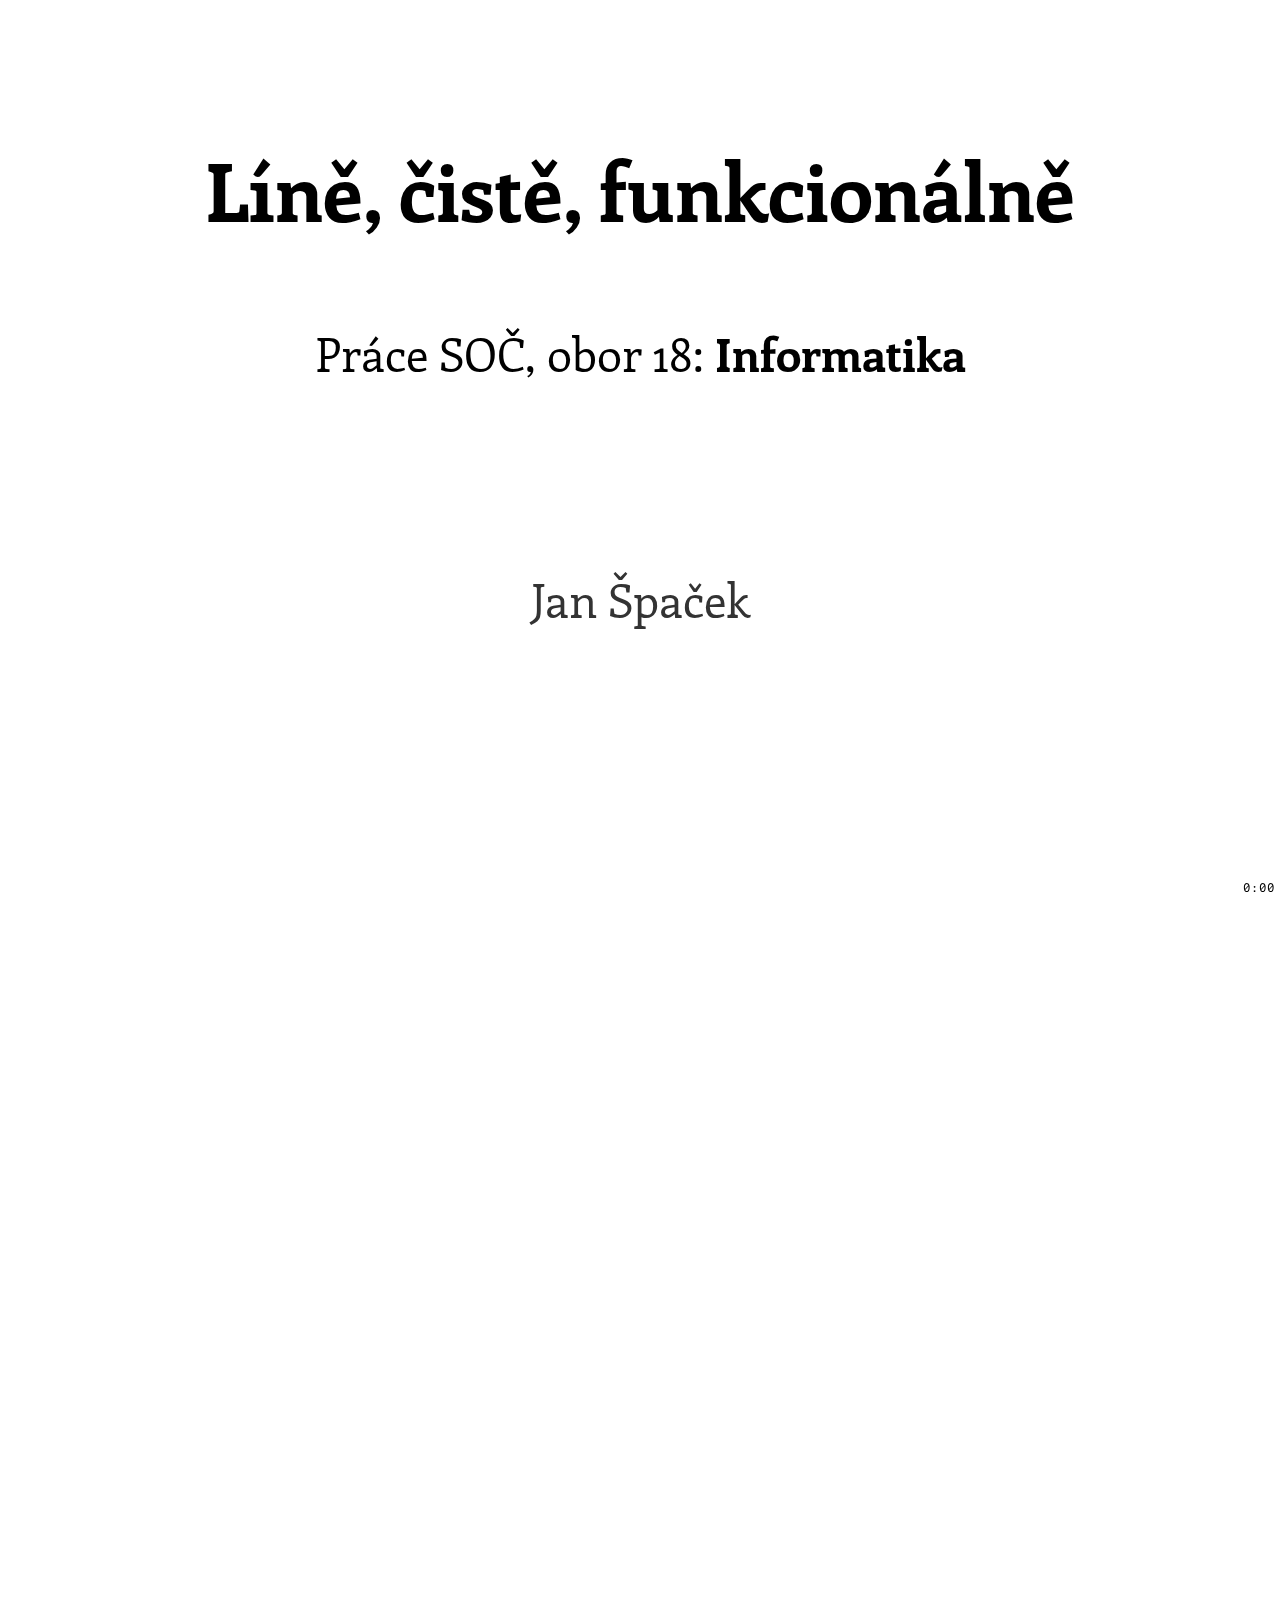
==== commit b12dd71c: "Finish the presentation" ====
--- a/pres/index.html
+++ b/pres/index.html
@@ -651,7 +651,10 @@
       <span class="school">Wichterlovo gymnázium, Ostrava-Poruba</span>
     </div>
   </div>
+
 </div>
+
+<div id="timer">?</div>
 
 <script src="impress.js"></script>
 <script>impress().init();</script>
@@ -659,6 +662,7 @@
 <script src="jquery.js"></script>
 <script src="fibs-live.js"></script>
 <script src="banshee-live.js"></script>
+<script src="timer.js"></script>
 
 </body>
 </html>
--- a/pres/pres.css
+++ b/pres/pres.css
@@ -282,7 +282,7 @@
   -ms-transition-delay: 1s;
   -o-transition-delay: 1s;
   transition-delay: 1s;
-  color: #163352;
+  color: #02424e;
 }
 #haskell-root li.lazy {
   -webkit-transition-delay: 2s;
@@ -290,7 +290,7 @@
   -ms-transition-delay: 2s;
   -o-transition-delay: 2s;
   transition-delay: 2s;
-  color: #7E731F;
+  color: #7e6603;
 }
 #haskell-root li.typing {
   -webkit-transition-delay: 3s;
@@ -298,7 +298,7 @@
   -ms-transition-delay: 3s;
   -o-transition-delay: 3s;
   transition-delay: 3s;
-  color: #791E26;
+  color: #6f0227;
 }
 #haskell-root.future li {
   opacity: 0;
@@ -316,13 +316,13 @@
   transition: color 0.5s;
 }
 #functional .step.active {
-  color: #163352;
+  color: #02424e;
 }
 #lazy .step.active {
-  color: #7E731F;
+  color: #7e6603;
 }
 #strong-typing .step.active {
-  color: #791E26;
+  color: #6f0227;
 }
 #paper .step.active {
   color: #333;
@@ -400,6 +400,9 @@
 #fibs-live.going-forward .zip-top .num:nth-last-child(2),
 #fibs-live.going-forward .list .num:nth-last-child(2) {
   -webkit-animation: fadein-num 1s;
+  -moz-animation: fadein-num 1s;
+  -ms-animation: fadein-num 1s;
+  -o-animation: fadein-num 1s;
   animation: fadein-num 1s;
 }
 #fibs-live.going-back {
@@ -410,6 +413,9 @@
 #fibs-live.going-back .zip-top .num:nth-last-child(2),
 #fibs-live.going-back .list .num:nth-last-child(2) {
   -webkit-animation: fadeout-num 1s;
+  -moz-animation: fadeout-num 1s;
+  -ms-animation: fadeout-num 1s;
+  -o-animation: fadeout-num 1s;
   animation: fadeout-num 1s;
 }
 #fibs-live .controls {
@@ -514,13 +520,13 @@
   color: #777;
 }
 body.impress-on-typing-cpp-highlight #typing-cpp .type {
-  color: #791E26;
+  color: #6f0227;
 }
 body.impress-on-typing-ruby-highlight #typing-ruby {
   color: #777;
 }
 body.impress-on-typing-ruby-highlight #typing-ruby .duck {
-  color: #791E26;
+  color: #6f0227;
 }
 #typing-ruby-highlight p {
   position: relative;
@@ -608,6 +614,14 @@
   width: 200px;
   display: block;
 }
+body.impress-on-result-goal #result,
+body.impress-on-result-question #result,
+body.impress-on-overview #result {
+  opacity: 1;
+}
+#result {
+  opacity: 0;
+}
 #result .step {
   width: 700px;
   background: rgba(255, 255, 255, 0.9);
@@ -620,16 +634,42 @@
   margin-top: 50px;
   color: #222;
 }
+#overview {
+  pointer-events: none;
+}
 #overview .contact {
+  pointer-events: auto;
   margin-top: 500px;
   background-color: #fff;
   width: 900px;
   text-align: center;
   font-size: 40px;
+  opacity: 0;
+  -webkit-transition: opacity 1s;
+  -moz-transition: opacity 1s;
+  -ms-transition: opacity 1s;
+  -o-transition: opacity 1s;
+  transition: opacity 1s;
 }
 #overview .contact span {
   margin: 20px;
 }
+#overview.active .contact {
+  opacity: 1;
+}
+#timer {
+  position: fixed;
+  right: 5px;
+  bottom: 0px;
+  width: 50px;
+  height: 20px;
+  font-size: 15px;
+  font-family: 'Inconsolata', monospace;
+  color: #000;
+  pointer-events: auto;
+  text-align: right;
+  cursor: pointer;
+}
 .pros-cons {
   font-size: 36px;
 }
@@ -642,7 +682,7 @@
   margin-right: 20px;
 }
 .pros-cons .pros .mark {
-  color: #4bce00;
+  color: #43891a;
 }
 .pros-cons .cons .mark {
   color: #f4003d;
@@ -651,13 +691,13 @@
   font-family: 'Inconsolata', monospace;
 }
 .c1 {
-  color: #62023E;
+  color: #62023e;
 }
 .c2 {
-  color: #7E1103;
+  color: #7e1103;
 }
 .c3 {
-  color: #025E1A;
+  color: #025e1a;
 }
 .c4 {
   color: #547602;
@@ -684,3 +724,9 @@
   width: 0;
   height: 0;
 }
+.impress-enabled {
+  pointer-events: none;
+}
+.impress-enabled #impress {
+  pointer-events: auto;
+}
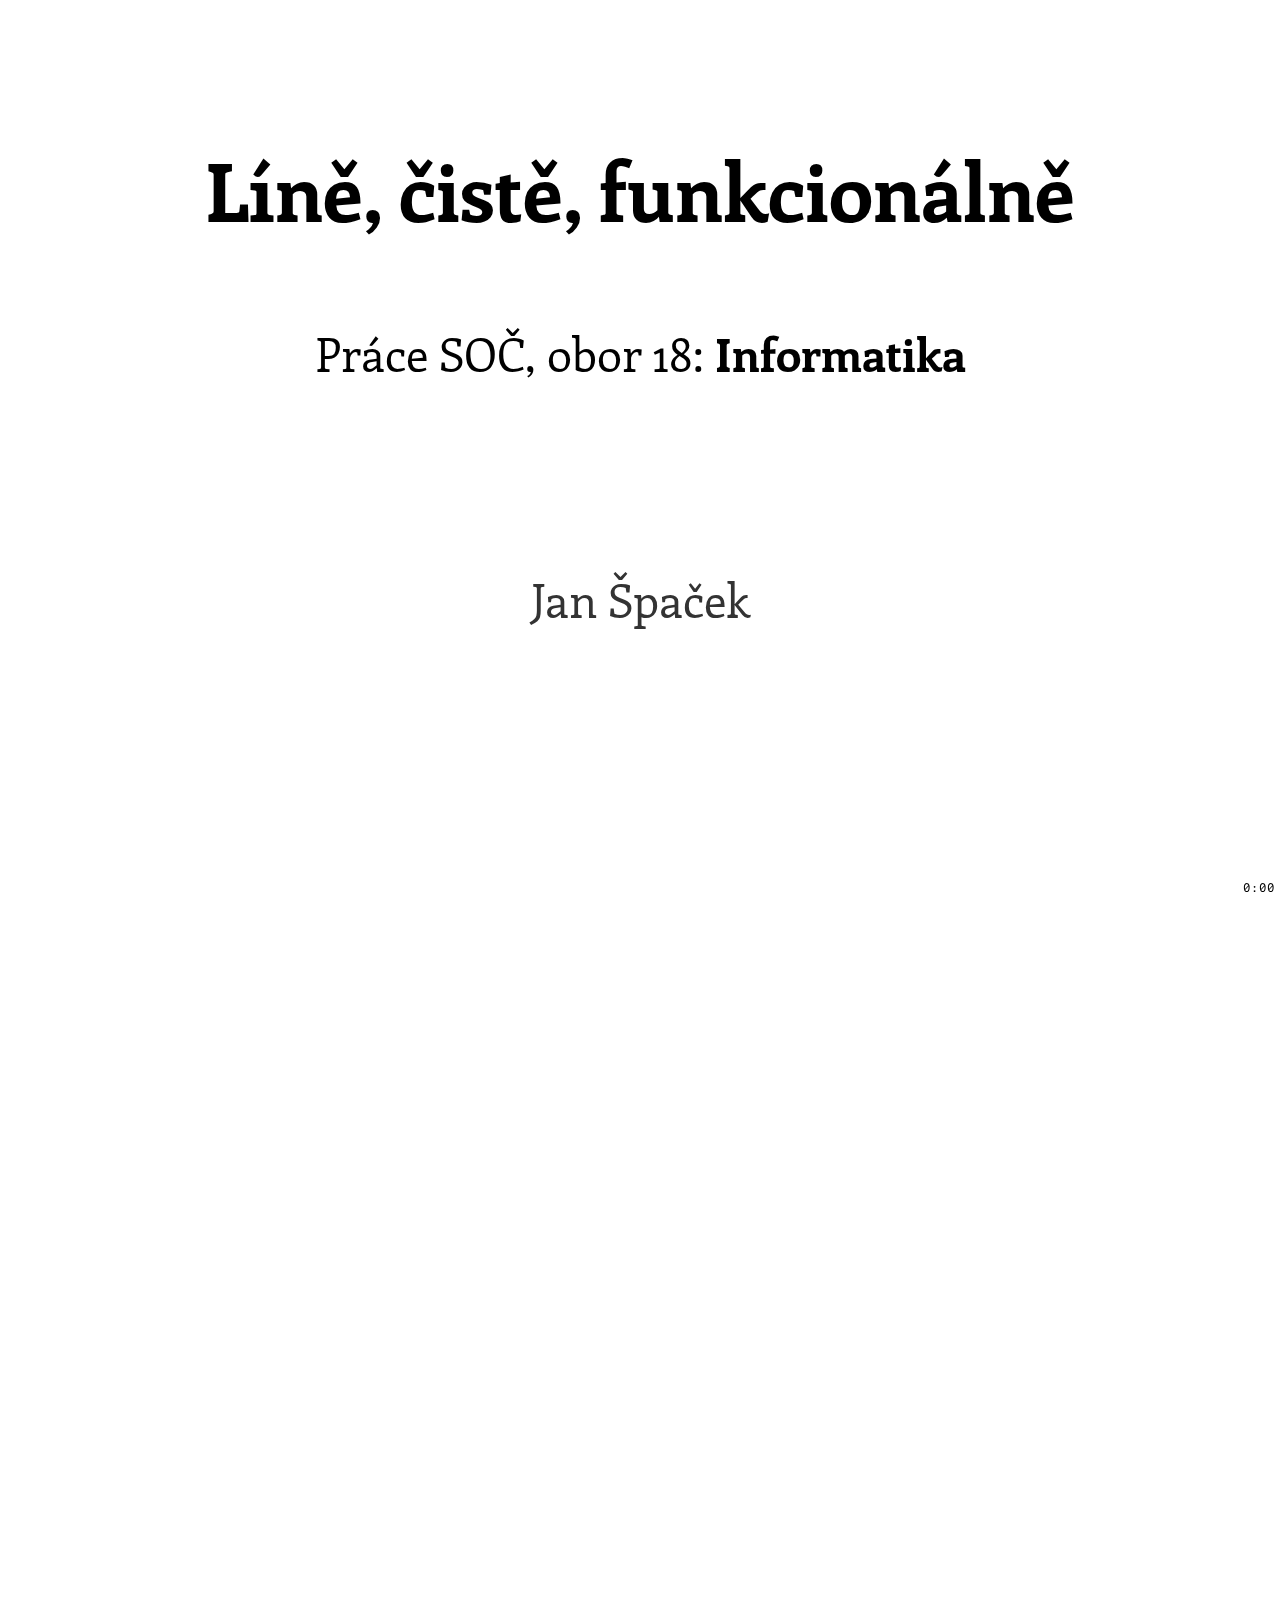
==== commit 61ccf57d: "Add webpage address" ====
--- a/pres/index.html
+++ b/pres/index.html
@@ -649,6 +649,7 @@
       <span class="author">Jan Špaček</span>
       <span class="email"><code>patek.mail@gmail.com</code></span>
       <span class="school">Wichterlovo gymnázium, Ostrava-Poruba</span>
+      <a class="web" href="http://honzasp.github.com/funsp">http://honzasp.github.com/funsp</a>
     </div>
   </div>
 
